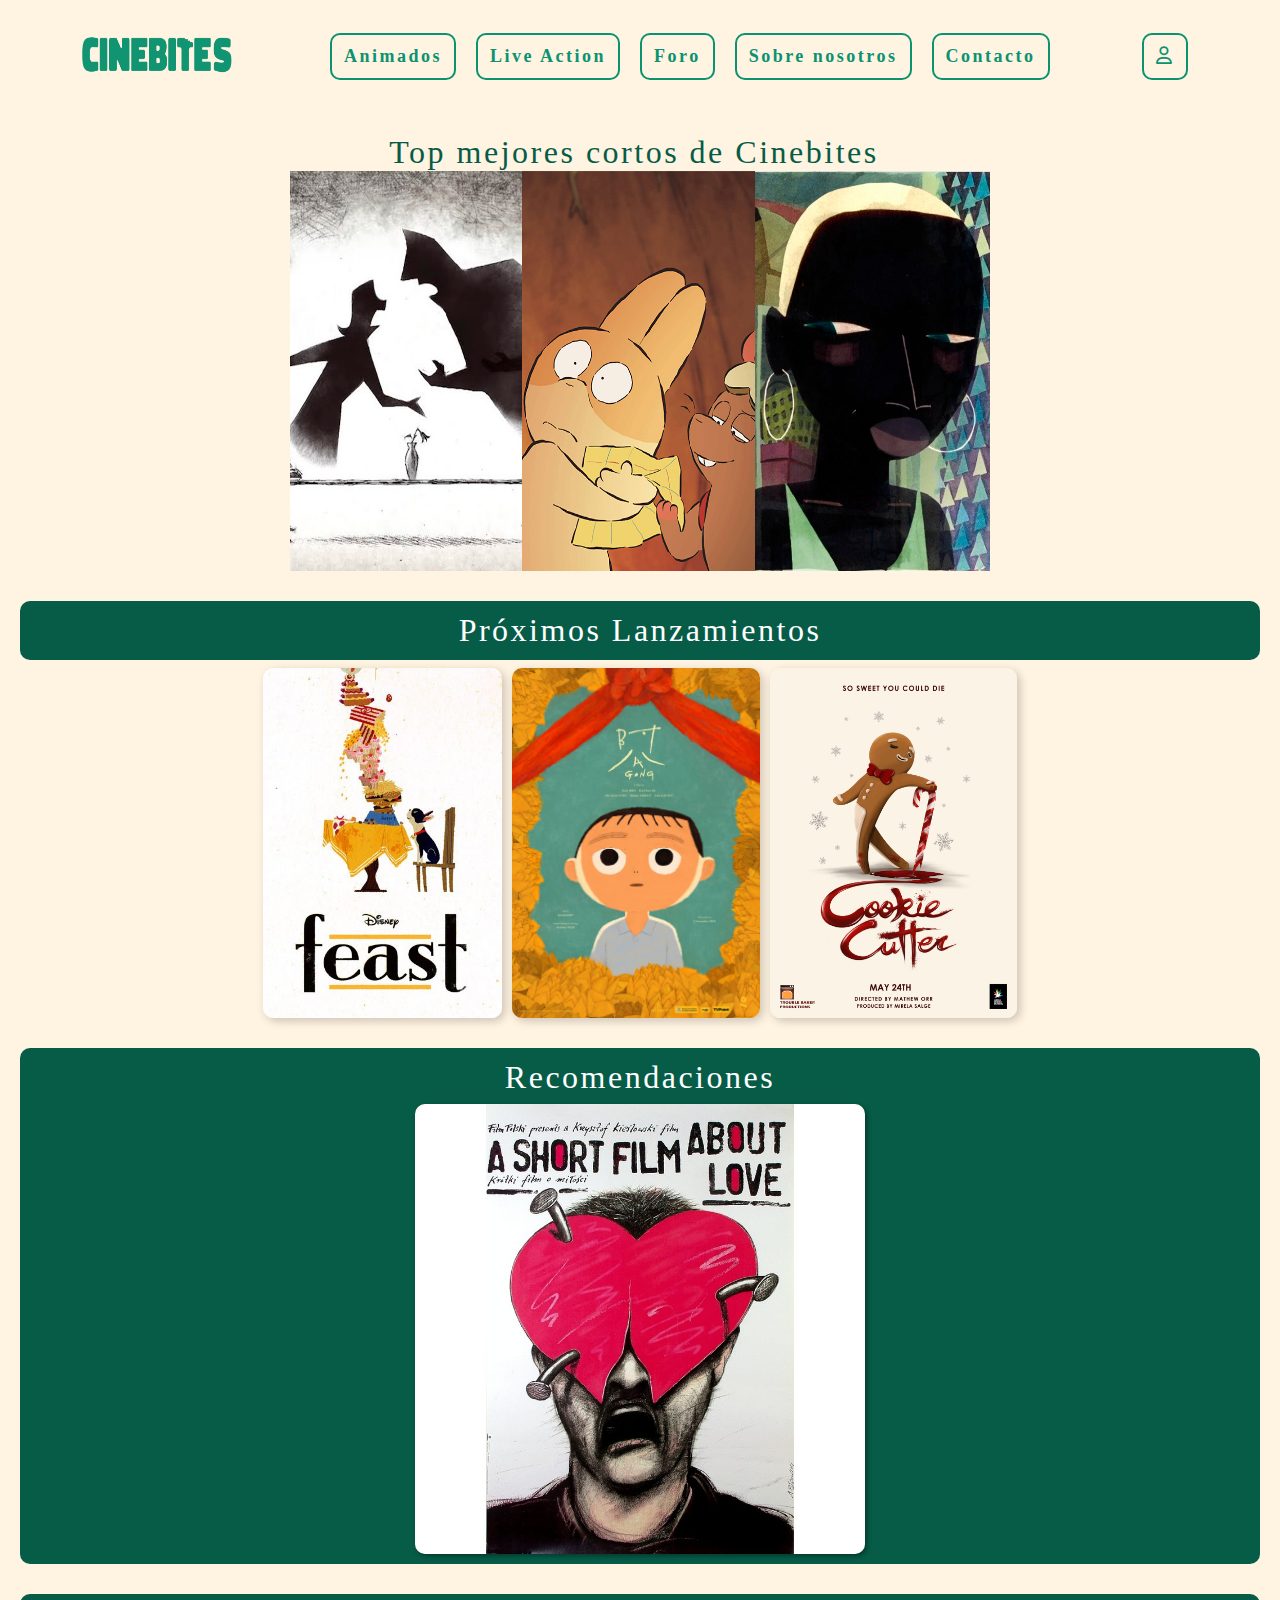
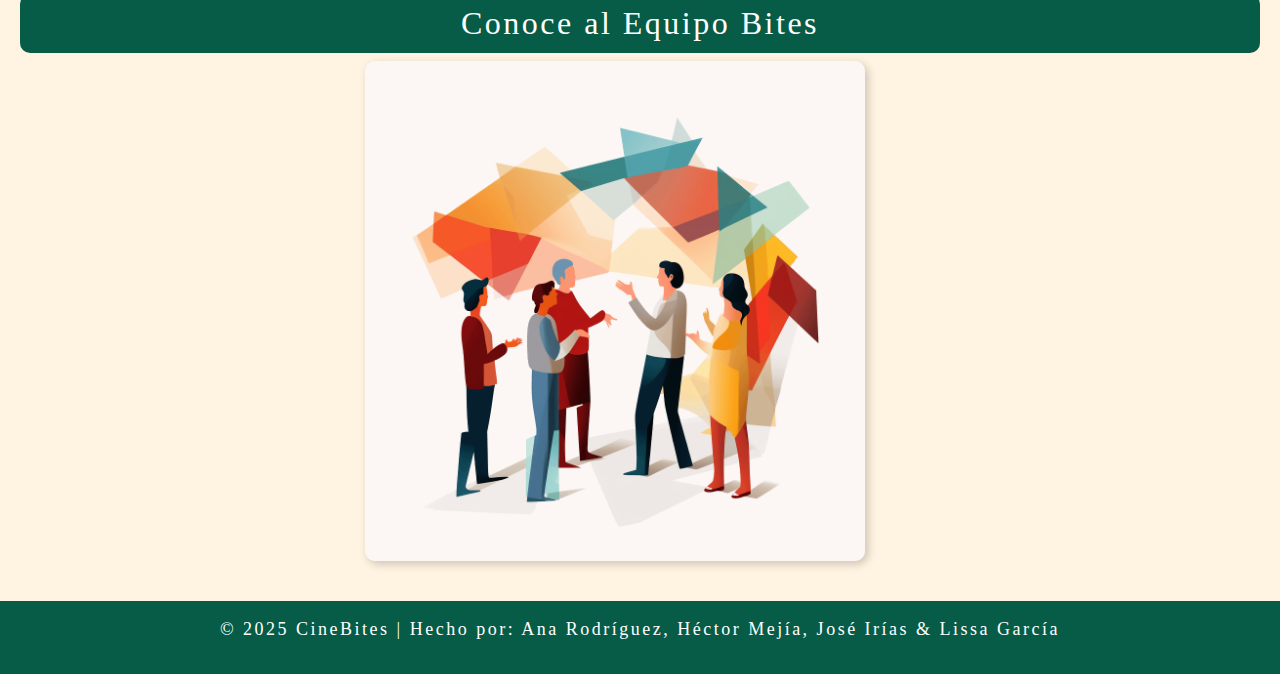
==== index.html @ a62e8f36 "subidas desde computadora de Hector Mejía" ====
<!doctype html>
<html>
<head>
   <meta charset="UTF-8">
    <meta name="viewport" content="width=device-width, initial-scale=1.0">
<title>Proyecto_CineBites</title>
	<link rel="stylesheet" href="css/bootstrap.min.css">
<link href="https://cdnjs.cloudflare.com/ajax/libs/font-awesome/6.5.2/css/all.min.css" rel="stylesheet">
	<link rel="stylesheet" href="css/style.css">
	<link rel="stylesheet" href="css/bootstrap-custom.css">
	
</head>

<body>
	<header>
      
		<div class="container">
		
			<nav class="navbar navbar-expand-lg navbar-light bg-light">
  				<a class="navbar-brand" href="index.html">
					<img src="img/cinebites [Recovered].png" height="50px" width="150px" alt="cinebites">
				</a>
  <button class="navbar-toggler" type="button" data-bs-toggle="collapse" data-bs-target="#navbar" aria-controls="navbar" aria-expanded="false" aria-label="Toggle navigation">
    <span class="navbar-toggler-icon"></span>
  </button>

  <div class="collapse navbar-collapse" id="navbar">
    <ul class="navbar-nav mx-auto">
      <li class="nav-item active">
        <a class="nav-link" href="#">Animados</a>
      </li>
      <li class="nav-item">
        <a class="nav-link" href="Live action.html">Live Action</a>
      </li>
      <li class="nav-item">
        <a class="nav-link" href="#">Foro</a>
      </li>
		 <li class="nav-item">
        <a class="nav-link" href="#">Sobre nosotros</a>
      </li>
		 <li class="nav-item">
        <a class="nav-link" href="#">Contacto</a>
      </li>
    </ul>
	   <ul class="navbar-nav ">
      <li class="nav-item active">
        <a class="nav-link" href="#"><i class="fa-regular fa-user"></i></a>
      </li>

    </ul>
  </div>
</nav>
			
		</div>
	
    </header>
	
    <main>
        <section id="top-cortos">
			<div class="row">
				<article class="col- log-6 col-sm-6 col-12">
            <div class="top-cortos-img">
            <div class="top-cortos-texto">
				 <h2>Top mejores cortos de Cinebites</h2>
				
                <img src="img/cortometrajes-animados-nominados-oscar-2021.webp"  width="700" height="400" alt="Top Cortos">
         	</div>
				</div>
					</article>
				</div>
        </section>

        <section id="proximos-lanzamientos">
            <h2>Próximos Lanzamientos</h2>
            <div class="carteles">
                <img src="img/4aed5949f95c9fc68093b02950f2dc0f.jpg" alt="Feast">
                <img src="img/tumblr_phz79xAfpg1spaqqfo1_500.jpg" alt="Corto 2">
                <img src="img/maegan-tan-cookie-cutter-poster.jpg" alt="Cookie Cutter">
            </div>
        </section>
<row>
	<section id="Shortfilmaboutlove">
		<h2>Recomendaciones</h2>
		<div class="ASFAL-img">
	 <img src="img/3698-short-film-about-love-polish-movie-poster.jpg" alt="A Short Film About Love">
		</div>
		</section>
	</row>
        <section id="equipo">
            <h2>Conoce al Equipo Bites</h2>
            <div class="imagenes-equipo">
                <img src="img/causes+of+dysfunctional+team.png" alt="Equipo">
            </div>
			
        </section>
		
    </main>
	<footer>
		 <p>&copy; 2025 CineBites | Hecho por: Ana Rodríguez, Héctor Mejía, José Irías & Lissa García</p>
	</footer>
</body>
</html>
---- css/style.css ----
body {
    font-family:"Spot Normal", spot;
    background-color: #FFF3E1;
    margin: 10;
    padding:10;
}

header {
	background-color: transparent;
    display: flex;
    justify-content: space-between;
    align-items: center;
    padding: 15px;
    color: white;

}

main {
    padding: 20px;
}


nav button {
    background-color: #FFF3E1;
    border: 2px solid #0A9271;
    color: #0A9271;
    padding: 8px 12px;
    margin: 10px;
    cursor: pointer;
    border-radius: 10px;
    font-weight: bold;
	font-size: 18px;
	font-family: "Spot Normal", spot;
	letter-spacing: 2.5px;
}

nav button:hover {
    background-color: #0A9271;
    color: white;
}


#top-cortos,
#proximos-lanzamientos,
#Shortfilmaboutlove{
    margin-bottom: 30px;
    text-align: center;
	letter-spacing: 2.5px;
	align-content: center;
}

#equipo{
	text-align: left;
	align-content: left;
}
equipo{
	text-align: left;
	align-content: left;
}
#top-cortos {
    display: flex;
    align-items: center;
    gap: 10px;
    justify-content: center;
	letter-spacing: 2.5px;
}

#top-cortos-img img{
    border-radius: 10px;
    background-color: #c4c4c4;
	letter-spacing: 2.5px;
	 float: "left";
	margin-left: -20px; 
}
#row {
    display: flex;
    justify-content: flex-start; 
    align-items: flex-start; 
    gap: 10px; 
}

.top-cortos-texto h2 {
    margin: 0;
    color: #065C47;
	font-size: 32px;
	letter-spacing: 2.5px;
	text-align: center;
	margin-right: -350px;
}

#proximos-lanzamientos h2, 
#equipo h2, #Shortfilmaboutlove
{
    text-align: center;
    background-color: #065C47;
    padding: 10px;
    color: white;
    border-radius: 10px;
	letter-spacing: 2.5px;
}

.carteles, .imagenes-equipo {
    display: flex;
    justify-content: center;
    gap: 10px;
}

.carteles img, .imagenes-equipo img, .imagen-2 img{
    width: auto;
    height: 350px;
    border-radius: 10px;
    box-shadow: 3px 3px 10px rgba(0,0,0,0.2);
	align-content: left
}
.imagenes-equipo img{
	margin-left: -50px; 
	height: 500px;
	width: auto;
}
.ASFAL-img img{ 
	width: auto;
    height: 450px;
    border-radius: 10px;
    box-shadow: 2px 2px 5px rgba(0,0,0,0.4);
	margin-right: 0px;
}

footer {
    background-color: #065C47;
    color: white;
    text-align: center;
    padding: 15px;
    font-size: 18px;
    margin-top: 20px;
	letter-spacing: 2.5px;
	
}

#grid img{
	 margin-bottom: 30px;
    text-align: center;
	letter-spacing: 2.5px;
	align-content: center;
	width: auto;
    height: 500px;
	  border-radius: 10px;
    box-shadow: 2px 2px 5px rgba(0,0,0,0.4);
	
}
#grid h2{
	 text-align: center;
    background-color: #065C47;
    padding: 10px;
    color: white;
    border-radius: 10px;
	letter-spacing: 2.5px;
}	
.cortos-texto{
	text-align: center;
	margin-left: 50px; 
	margin-right: 50px;
}
.blank-img{
	margin-left: 500px; 
	height: 500px;
	width: auto;
}

h1{
		 text-align: center;
    background-color: #065C47;
    padding: 10px;
    color: white;
    border-radius: 10px;
	letter-spacing: 2.5px;
}

#themoogai h2{
	text-align: center;
    background-color: #065C47;
    padding: 10px;
    color: white;
    border-radius: 10px;
	letter-spacing: 2.5px;
}
.moogai-img img{
	margin-left: 500px; 
	height: 500px;
	width: auto;
}
.moogai-texto{
	text-align: center;
	margin-left: 50px; 
	margin-right: 50px;
}
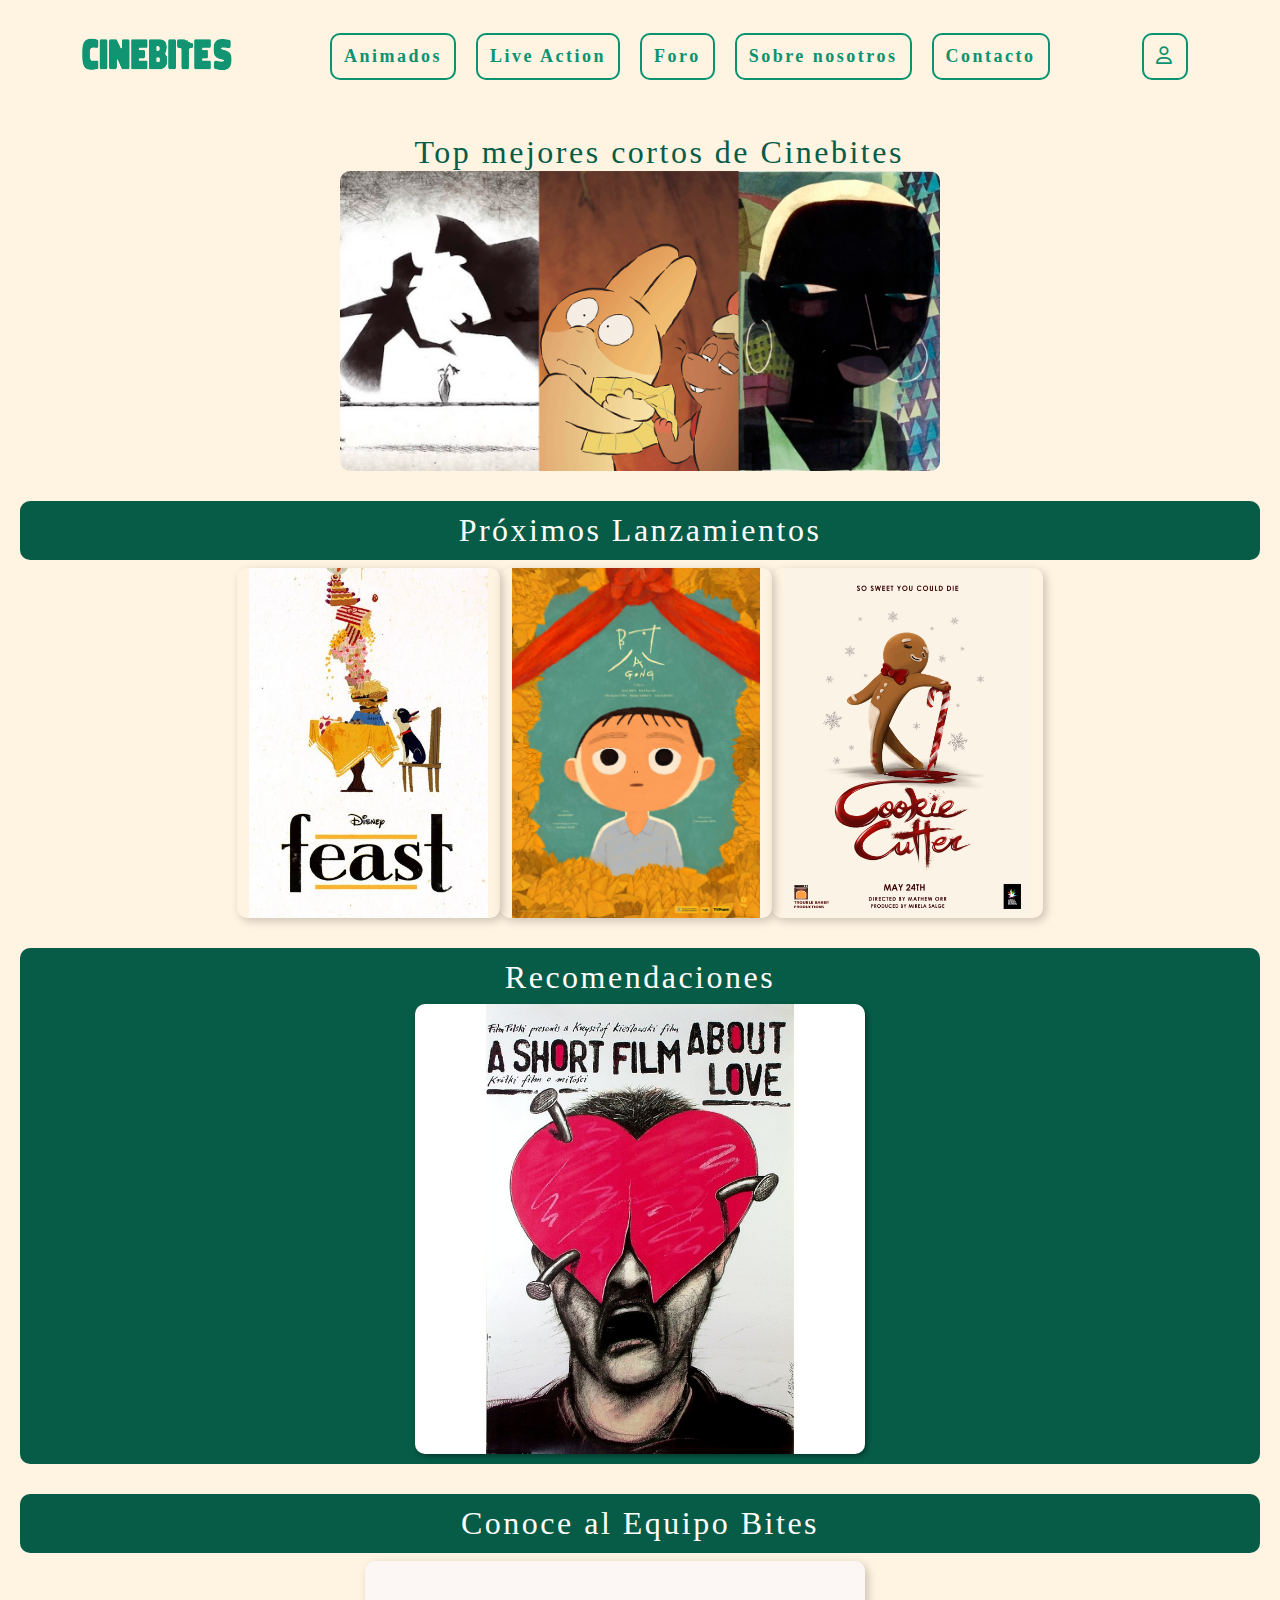
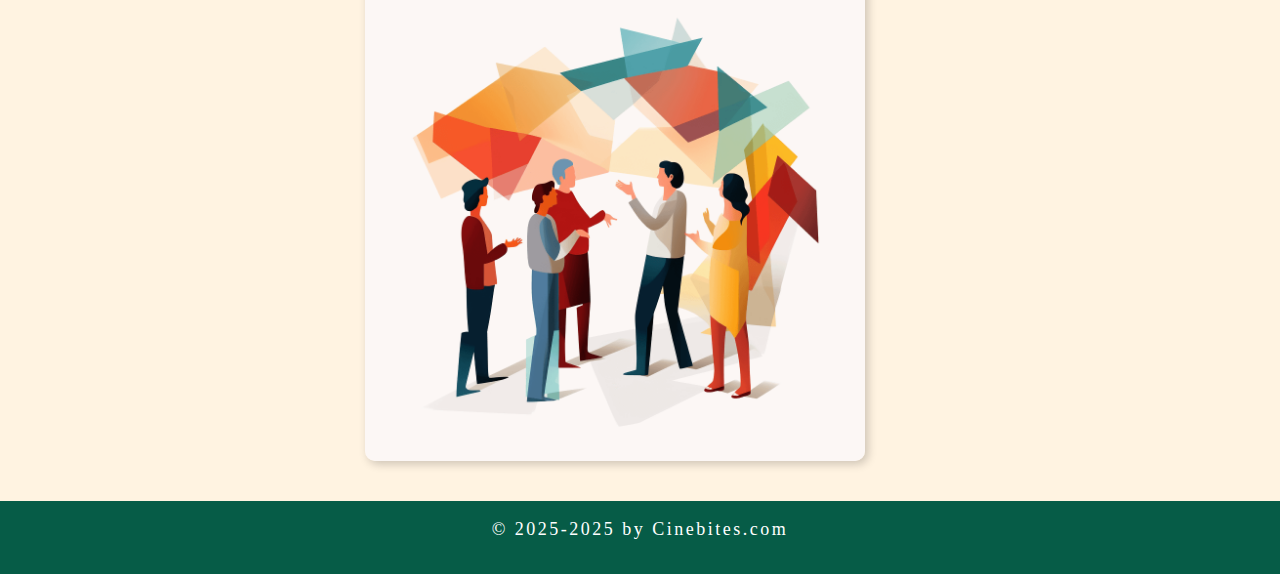
==== commit 8a52ab27: "actualizacion de CineBites 13 de Marzo" ====
--- a/index.html
+++ b/index.html
@@ -8,7 +8,7 @@
 <link href="https://cdnjs.cloudflare.com/ajax/libs/font-awesome/6.5.2/css/all.min.css" rel="stylesheet">
 	<link rel="stylesheet" href="css/style.css">
 	<link rel="stylesheet" href="css/bootstrap-custom.css">
-	
+	<link rel="stylesheet" href="css/owl.carousel.min.css">
 </head>
 
 <body>
@@ -18,7 +18,7 @@
 		
 			<nav class="navbar navbar-expand-lg navbar-light bg-light">
   				<a class="navbar-brand" href="index.html">
-					<img src="img/cinebites [Recovered].png" height="50px" width="150px" alt="cinebites">
+					<img src="img/cinebites [Recovered].png" height="50px" width="150px" alt="cinebites" class="img-fluid">
 				</a>
   <button class="navbar-toggler" type="button" data-bs-toggle="collapse" data-bs-target="#navbar" aria-controls="navbar" aria-expanded="false" aria-label="Toggle navigation">
     <span class="navbar-toggler-icon"></span>
@@ -27,7 +27,7 @@
   <div class="collapse navbar-collapse" id="navbar">
     <ul class="navbar-nav mx-auto">
       <li class="nav-item active">
-        <a class="nav-link" href="#">Animados</a>
+        <a class="nav-link" href="Cortos Animados.html">Animados</a>
       </li>
       <li class="nav-item">
         <a class="nav-link" href="Live action.html">Live Action</a>
@@ -39,7 +39,7 @@
         <a class="nav-link" href="#">Sobre nosotros</a>
       </li>
 		 <li class="nav-item">
-        <a class="nav-link" href="#">Contacto</a>
+        <a class="nav-link" href="Contacto.html">Contacto</a>
       </li>
     </ul>
 	   <ul class="navbar-nav ">
@@ -59,11 +59,11 @@
         <section id="top-cortos">
 			<div class="row">
 				<article class="col- log-6 col-sm-6 col-12">
-            <div class="top-cortos-img">
+            
             <div class="top-cortos-texto">
 				 <h2>Top mejores cortos de Cinebites</h2>
-				
-                <img src="img/cortometrajes-animados-nominados-oscar-2021.webp"  width="700" height="400" alt="Top Cortos">
+				<div class="top-cortos-img">
+                <img src="img/cortometrajes-animados-nominados-oscar-2021.webp" alt="Top Cortos">
          	</div>
 				</div>
 					</article>
@@ -73,30 +73,38 @@
         <section id="proximos-lanzamientos">
             <h2>Próximos Lanzamientos</h2>
             <div class="carteles">
-                <img src="img/4aed5949f95c9fc68093b02950f2dc0f.jpg" alt="Feast">
-                <img src="img/tumblr_phz79xAfpg1spaqqfo1_500.jpg" alt="Corto 2">
-                <img src="img/maegan-tan-cookie-cutter-poster.jpg" alt="Cookie Cutter">
+             <div class="row">
+				   <img src="img/4aed5949f95c9fc68093b02950f2dc0f.jpg" alt="Feast" class="img-fluid">
+                <img src="img/tumblr_phz79xAfpg1spaqqfo1_500.jpg" alt="Corto 2" class="img-fluid">
+                <img src="img/maegan-tan-cookie-cutter-poster.jpg" alt="Cookie Cutter" class="img-fluid">
+				</div>
             </div>
         </section>
 <row>
 	<section id="Shortfilmaboutlove">
 		<h2>Recomendaciones</h2>
 		<div class="ASFAL-img">
-	 <img src="img/3698-short-film-about-love-polish-movie-poster.jpg" alt="A Short Film About Love">
+	 <img src="img/3698-short-film-about-love-polish-movie-poster.jpg" alt="A Short Film About Love" class="img-fluid">
 		</div>
 		</section>
 	</row>
         <section id="equipo">
             <h2>Conoce al Equipo Bites</h2>
             <div class="imagenes-equipo">
-                <img src="img/causes+of+dysfunctional+team.png" alt="Equipo">
+                <img src="img/causes+of+dysfunctional+team.png" alt="Equipo" class="img-fluid">
             </div>
 			
         </section>
 		
     </main>
 	<footer>
-		 <p>&copy; 2025 CineBites | Hecho por: Ana Rodríguez, Héctor Mejía, José Irías & Lissa García</p>
+		 <p>&copy;  2025-2025 by Cinebites.com</p>
 	</footer>
+	
+	
+	
+	<script src="js/jquery.min.js"></script>
+	<script src="js/bootstrap.min.js"></script>
+	<script src="js/owl.carousel.min.js"></script>
 </body>
 </html>
--- a/css/style.css
+++ b/css/style.css
@@ -1,5 +1,5 @@
 body {
-    font-family:"Spot Normal", spot;
+    font-family: "Spot Normal", spot;
     background-color: #FFF3E1;
     margin: 10;
     padding:10;
@@ -39,6 +39,10 @@
     color: white;
 }
 
+.fa-user{
+	color: #0A9271;
+	
+}
 
 #top-cortos,
 #proximos-lanzamientos,
@@ -65,12 +69,12 @@
 	letter-spacing: 2.5px;
 }
 
-#top-cortos-img img{
+.top-cortos-img img{
     border-radius: 10px;
     background-color: #c4c4c4;
 	letter-spacing: 2.5px;
-	 float: "left";
-	margin-left: -20px; 
+	height: 300px;
+	width: auto;
 }
 #row {
     display: flex;
@@ -136,61 +140,60 @@
 	
 }
 
-#grid img{
-	 margin-bottom: 30px;
-    text-align: center;
-	letter-spacing: 2.5px;
-	align-content: center;
-	width: auto;
-    height: 500px;
-	  border-radius: 10px;
-    box-shadow: 2px 2px 5px rgba(0,0,0,0.4);
-	
-}
-#grid h2{
-	 text-align: center;
-    background-color: #065C47;
-    padding: 10px;
-    color: white;
-    border-radius: 10px;
-	letter-spacing: 2.5px;
-}	
 .cortos-texto{
 	text-align: center;
 	margin-left: 50px; 
 	margin-right: 50px;
 }
-.blank-img{
-	margin-left: 500px; 
-	height: 500px;
-	width: auto;
+
+
+#laluna {
+	
+	text-align: center;
+    color: #065C47;
+    padding: 10px;
+	margin-bottom: 5px
+		
 }
 
-h1{
-		 text-align: center;
-    background-color: #065C47;
-    padding: 10px;
-    color: white;
-    border-radius: 10px;
-	letter-spacing: 2.5px;
+#laluna li{
+	text-align: left;
+	margin-top: 5px
+		
+	
+}
+.fondo{
+	
+	background-color: #065C47;
+	color: rgba(255,255,255,1.00);
+	border-radius: 0.5pc;
 }
 
-#themoogai h2{
+#blank{
 	text-align: center;
-    background-color: #065C47;
+    color: #065C47;
     padding: 10px;
-    color: white;
-    border-radius: 10px;
-	letter-spacing: 2.5px;
-}
-.moogai-img img{
-	margin-left: 500px; 
-	height: 500px;
-	width: auto;
-}
-.moogai-texto{
-	text-align: center;
-	margin-left: 50px; 
-	margin-right: 50px;
+	margin-bottom: 5px
 }
 
+.blank-shore img{
+	height: 700px;
+	
+}
+
+.fondo-blank{
+	background-color: #065C47;
+	color: rgba(255,255,255,1.00);
+	border-radius: 0.5pc;
+}
+
+#blank li{
+	text-align: left;
+	margin-top: 5px
+}
+
+.contacto{
+	align-content: center;
+	margin-left: 500px;
+	padding-bottom: 60px;
+}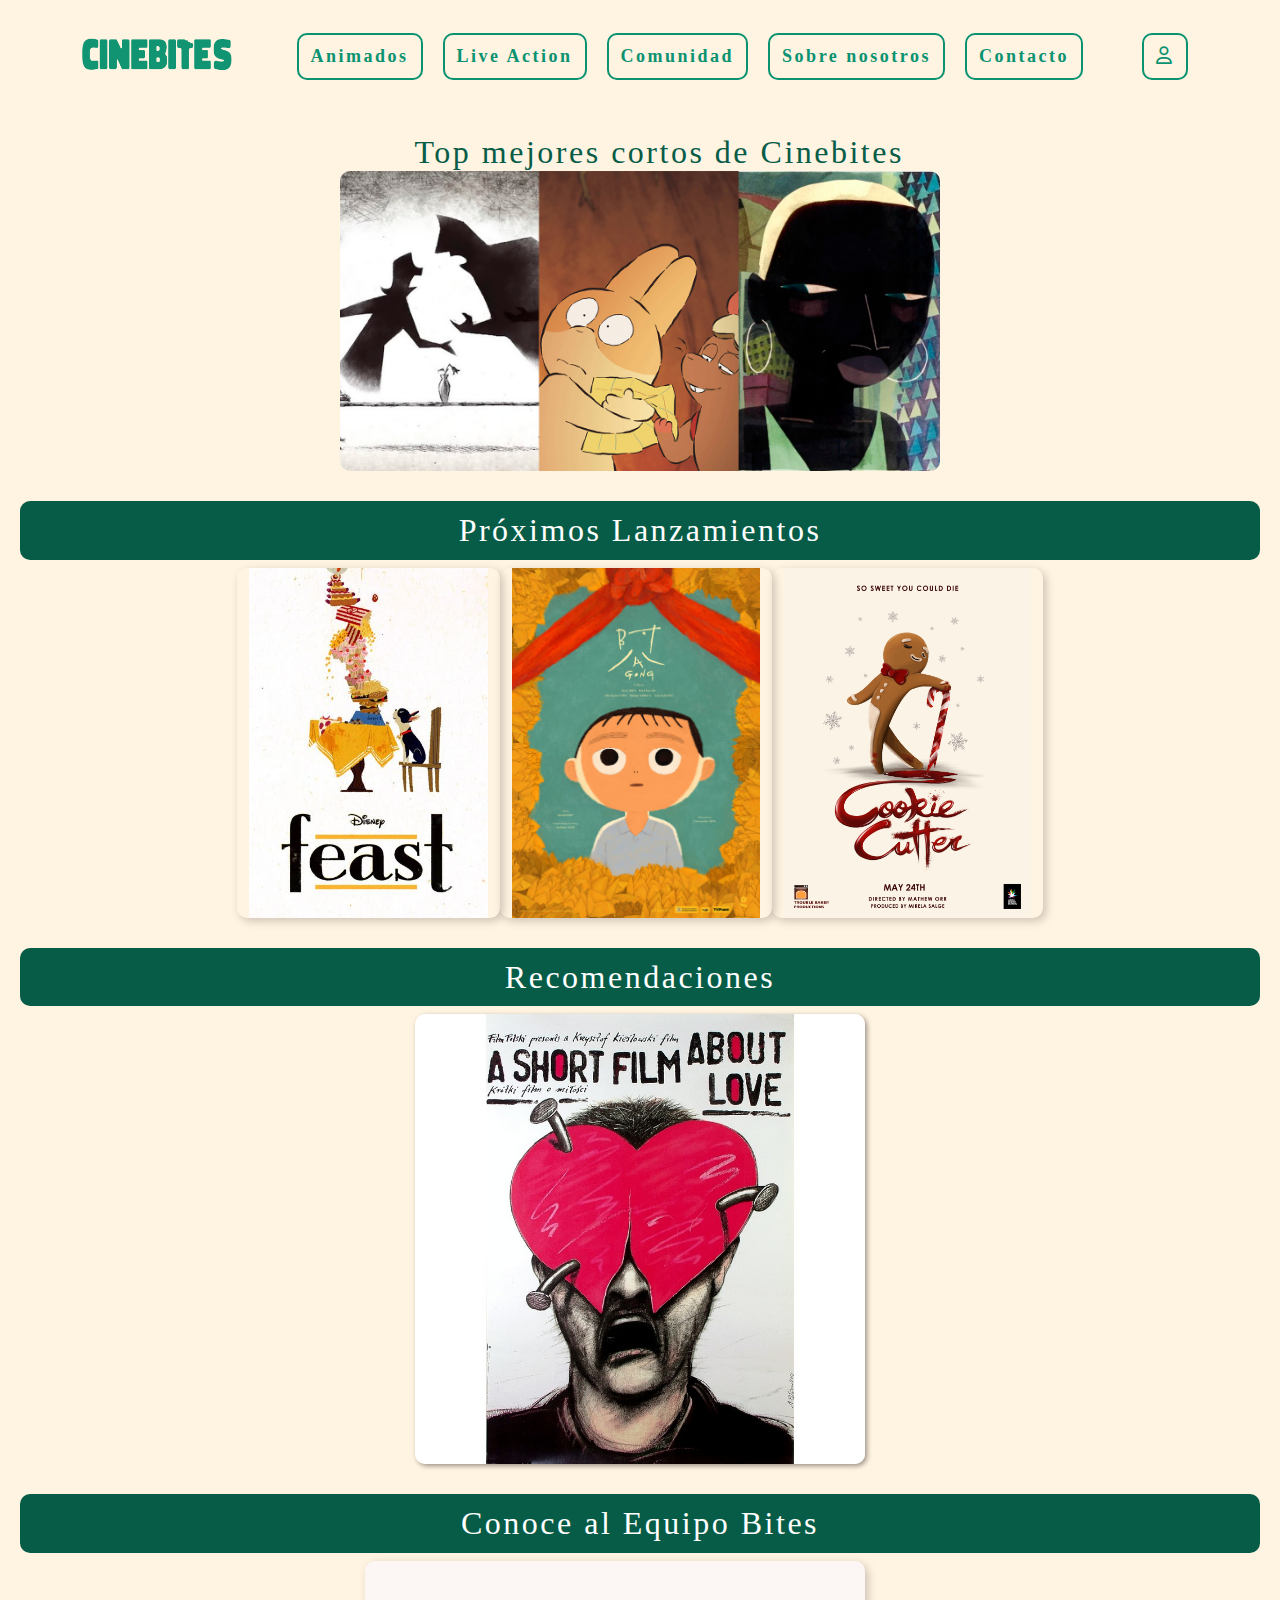
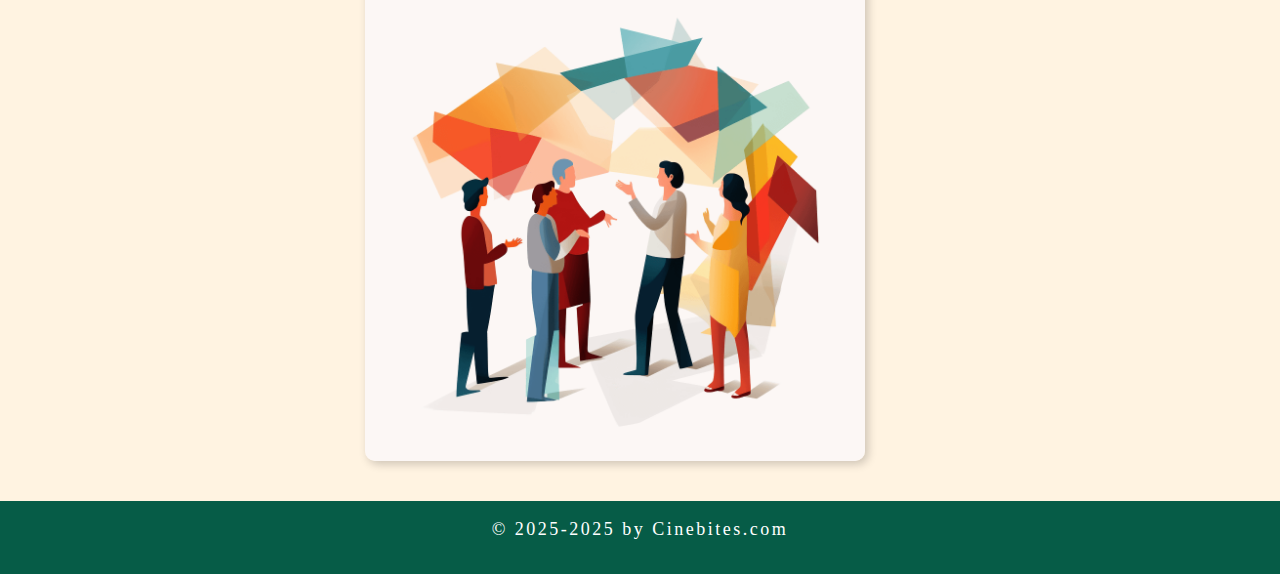
==== commit faf4247d: "Update index.html" ====
--- a/index.html
+++ b/index.html
@@ -33,10 +33,10 @@
         <a class="nav-link" href="Live action.html">Live Action</a>
       </li>
       <li class="nav-item">
-        <a class="nav-link" href="#">Foro</a>
+        <a class="nav-link" href="Comunidad.html">Comunidad</a>
       </li>
 		 <li class="nav-item">
-        <a class="nav-link" href="#">Sobre nosotros</a>
+        <a class="nav-link" href="Conoce al equipo.html">Sobre nosotros</a>
       </li>
 		 <li class="nav-item">
         <a class="nav-link" href="Contacto.html">Contacto</a>
@@ -44,7 +44,7 @@
     </ul>
 	   <ul class="navbar-nav ">
       <li class="nav-item active">
-        <a class="nav-link" href="#"><i class="fa-regular fa-user"></i></a>
+        <a class="nav-link" href="Perfil.html"><i class="fa-regular fa-user"></i></a>
       </li>
 
     </ul>
@@ -72,9 +72,9 @@
 
         <section id="proximos-lanzamientos">
             <h2>Próximos Lanzamientos</h2>
-            <div class="carteles">
+				<div class="carteles">
              <div class="row">
-				   <img src="img/4aed5949f95c9fc68093b02950f2dc0f.jpg" alt="Feast" class="img-fluid">
+				<img src="img/4aed5949f95c9fc68093b02950f2dc0f.jpg" alt="Feast" class="img-fluid">
                 <img src="img/tumblr_phz79xAfpg1spaqqfo1_500.jpg" alt="Corto 2" class="img-fluid">
                 <img src="img/maegan-tan-cookie-cutter-poster.jpg" alt="Cookie Cutter" class="img-fluid">
 				</div>
@@ -106,5 +106,51 @@
 	<script src="js/jquery.min.js"></script>
 	<script src="js/bootstrap.min.js"></script>
 	<script src="js/owl.carousel.min.js"></script>
+	
+	
+	
+	
+	<script>
+    
+        $(document).ready(function(){
+            
+$(".owl-carousel").owlCarousel({
+                items: 1,
+                loop: true,
+                autoplay: true,
+                smartSpeed: 800,
+                margin: 30,
+                center: true,
+                dots: true,
+                responsive: {
+                    0: {
+                        items: 1
+                    },
+                    480: {
+                        items: 2
+                    },
+                    992: {
+                        items: 4
+                    }
+                }
+            });
+            
+			
+        });
+        
+    </script>
+	
+	
+	
+	<!-- Google tag (gtag.js) -->
+<script async src="https://www.googletagmanager.com/gtag/js?id=G-F5LDK597CV"></script>
+<script>
+  window.dataLayer = window.dataLayer || [];
+  function gtag(){dataLayer.push(arguments);}
+  gtag('js', new Date());
+
+  gtag('config', 'G-F5LDK597CV');
+</script>
+	
 </body>
 </html>
--- a/css/style.css
+++ b/css/style.css
@@ -1,8 +1,9 @@
 body {
-    font-family: "Spot Normal", spot;
+    font-family: "Nunito";
     background-color: #FFF3E1;
     margin: 10;
     padding:10;
+	color: #065C47;
 }
 
 header {
@@ -30,7 +31,7 @@
     border-radius: 10px;
     font-weight: bold;
 	font-size: 18px;
-	font-family: "Spot Normal", spot;
+	font-family: "Nunito";
 	letter-spacing: 2.5px;
 }
 
@@ -46,7 +47,7 @@
 
 #top-cortos,
 #proximos-lanzamientos,
-#Shortfilmaboutlove{
+#Shortfilmaboutlove, #categories{
     margin-bottom: 30px;
     text-align: center;
 	letter-spacing: 2.5px;
@@ -93,7 +94,7 @@
 }
 
 #proximos-lanzamientos h2, 
-#equipo h2, #Shortfilmaboutlove
+#equipo h2, #Shortfilmaboutlove h2
 {
     text-align: center;
     background-color: #065C47;
@@ -173,7 +174,8 @@
 	text-align: center;
     color: #065C47;
     padding: 10px;
-	margin-bottom: 5px
+	margin-bottom: 5px;
+	font-size: 24px;
 }
 
 .blank-shore img{
@@ -189,11 +191,112 @@
 
 #blank li{
 	text-align: left;
-	margin-top: 5px
+	margin-top: 5px;
+	font-size: 20px;
+}
+
+#grupos{
+	 
+    gap: 10px;
+	letter-spacing: 2.5px;
+	text-align: center;
+	color: #065C47;
 }
 
 .contacto{
 	align-content: center;
 	margin-left: 500px;
 	padding-bottom: 60px;
-}+}
+
+#categories{
+	
+	gap: 10px;
+	letter-spacing: 2.5px;
+	text-align: center;
+	color: #065C47;
+	
+}
+
+.boton-personalizado {
+    background-color: #FFF3E1;
+    border: 2px solid #065C47;
+    color: #065C47;
+    padding: 8px 12px;
+    margin: 10px;
+    cursor: pointer;
+    border-radius: 10px;
+    font-weight: bold;
+    font-size: 18px;
+    font-family: "Nunito";
+    letter-spacing: 2.5px;
+}
+
+
+.boton-personalizado:hover {
+    background-color: #065C47;
+    color: white;
+}
+
+.texto-comunidad{
+	
+	text-align: center;
+	margin-bottom: 5px
+	
+}
+
+
+.search-bar input {
+        padding: 5px;
+    }
+    .profile-section {
+        background-color: #00704A;
+        color: white;
+        padding: 20px;
+        text-align: center;
+    }
+    .profile-pic i {
+        font-size: 50px;
+    }
+    .edit-profile {
+        background-color: white;
+        color: #00704A;
+        border: none;
+        padding: 5px 10px;
+        cursor: pointer;
+    }
+    .ratings-section {
+        padding: 20px;
+    }
+    .ratings-container {
+        display: flex;
+        gap: 15px;
+        overflow-x: auto;
+    }
+    .movie img {
+        width: 150px;
+        border-radius: 10px;
+    }
+    .add-movie {
+        width: 150px;
+        height: 225px;
+        background-color: #00704A;
+        display: flex;
+        justify-content: center;
+        align-items: center;
+        font-size: 30px;
+        color: white;
+        border-radius: 10px;
+    }
+
+.character img {
+    width: 100%; 
+    max-width: 250px; 
+    height: 250px; 
+    object-fit: cover; 
+    border-radius: 20px; 
+	margin-bottom: 40px;
+	margin-right: 20px;
+	
+}
+
